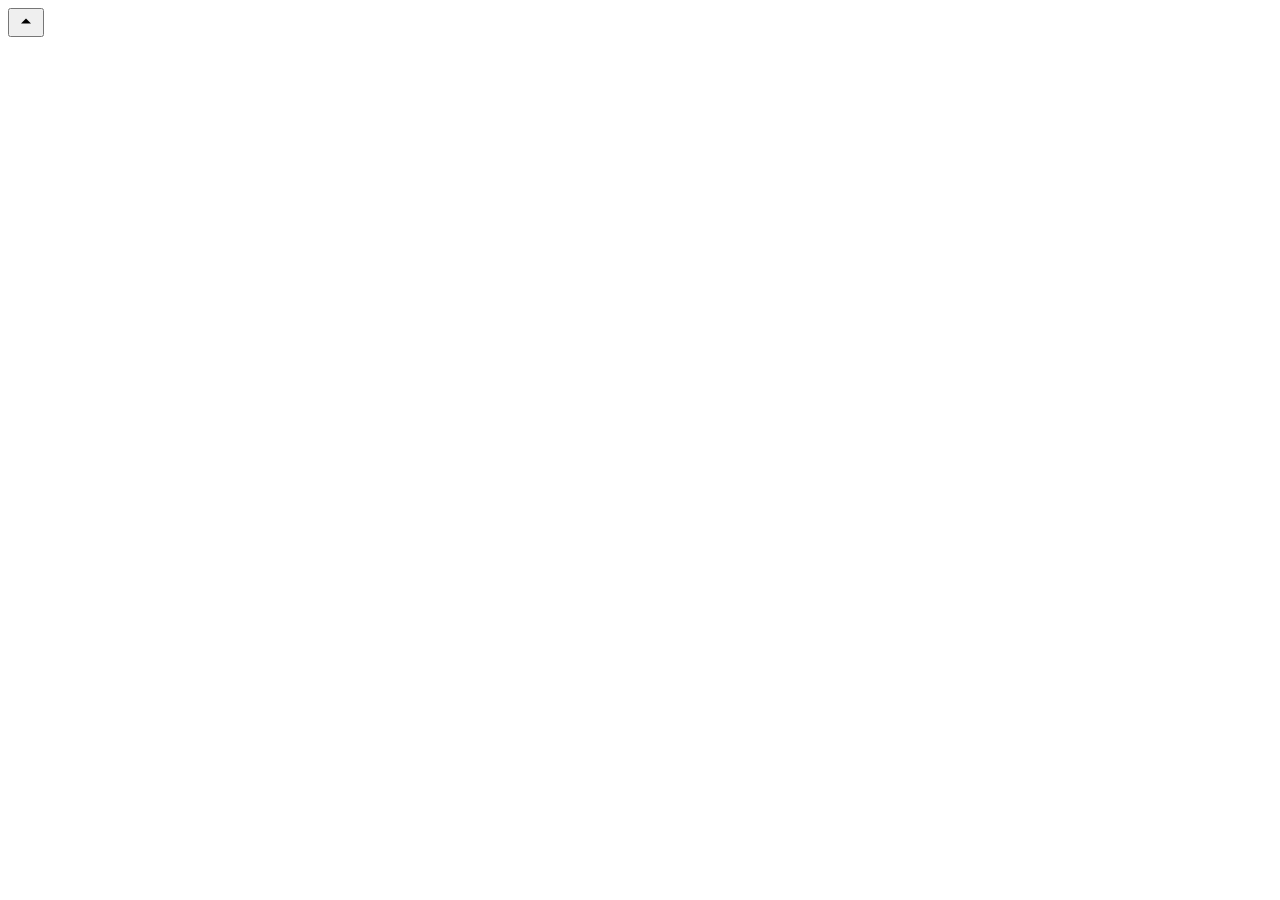
==== 2. SpaceX Master/index.html @ e90b417a "2. SpaceX Master (Added HTML Structure)" ====
<!DOCTYPE html>
<html lang="en">

<head>
    <meta charset="UTF-8">
    <meta name="viewport" content="width=device-width, initial-scale=1.0">
    <title>SpaceX Data Explorer</title>
    <meta name="description"
        content="Explore real-time SpaceX launches, rockets, payloads, and missions with a premium interactive dashboard.">
    <link rel="preconnect" href="https://fonts.googleapis.com">
    <link
        href="https://fonts.googleapis.com/css2?family=Space+Grotesk:wght@300;400;500;600;700&family=Inter:wght@300;400;500;600;700&display=swap"
        rel="stylesheet">
</head>

<body>
    <div id="scroll-progress"></div>
    <nav id="navbar" class="navbar"></nav>
    <main id="app"></main>
    <button id="scroll-top" class="scroll-top" aria-label="Scroll to top">
        <svg width="20" height="20" viewBox="0 0 24 24">
            <path d="M18 15l-6-6-6 6" />
        </svg>
    </button>
    <div id="modal-overlay" class="modal-overlay"></div>
</body>

</html>
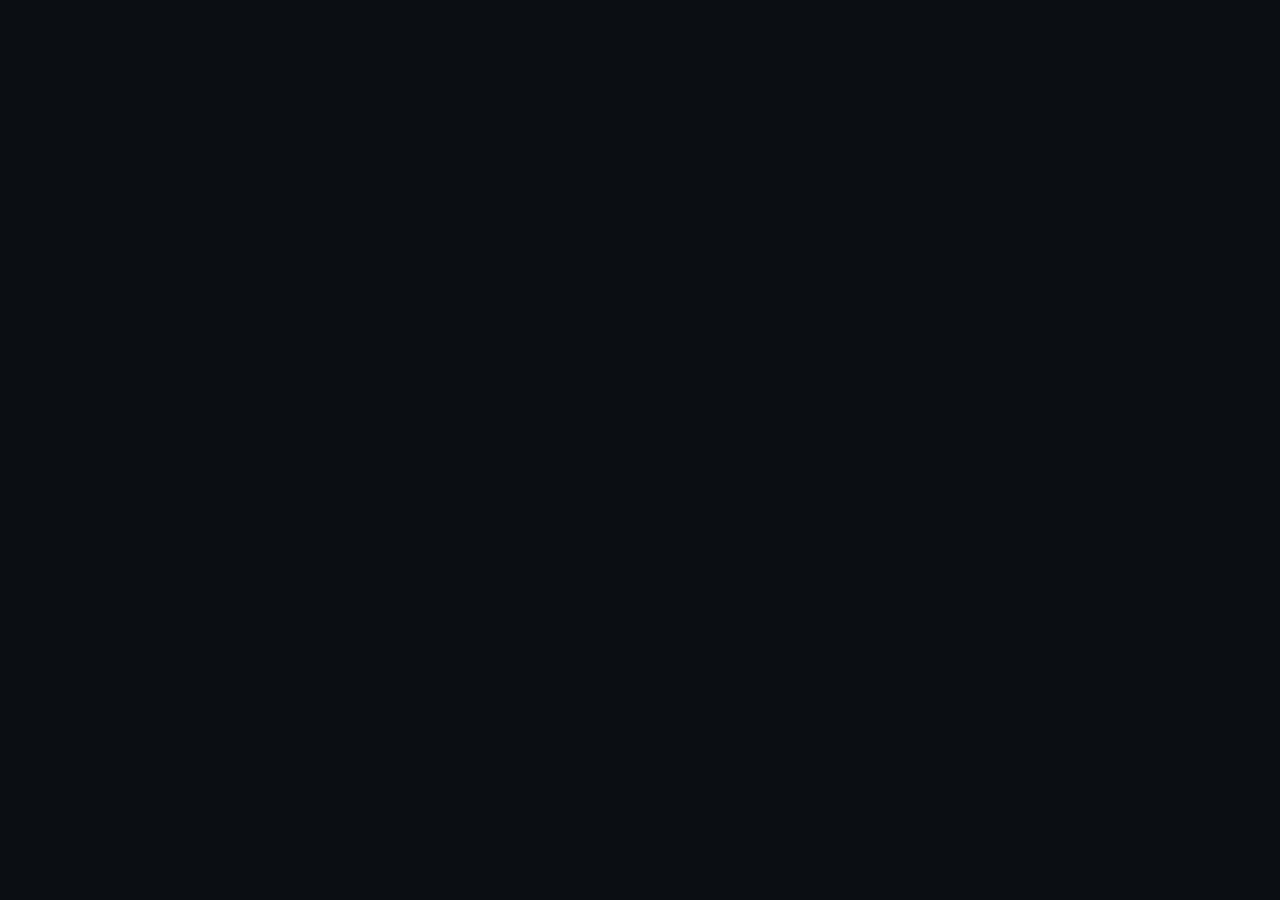
==== commit b807617f: "2. SpaceX Master (Added Style To HTML)" ====
--- a/2. SpaceX Master/index.html
+++ b/2. SpaceX Master/index.html
@@ -8,6 +8,7 @@
     <meta name="description"
         content="Explore real-time SpaceX launches, rockets, payloads, and missions with a premium interactive dashboard.">
     <link rel="preconnect" href="https://fonts.googleapis.com">
+    <link rel="stylesheet" href="style.css">
     <link
         href="https://fonts.googleapis.com/css2?family=Space+Grotesk:wght@300;400;500;600;700&family=Inter:wght@300;400;500;600;700&display=swap"
         rel="stylesheet">
--- a/2. SpaceX Master/style.css
+++ b/2. SpaceX Master/style.css
@@ -0,0 +1,1531 @@
+*,
+*::before,
+*::after {
+    box-sizing: border-box;
+    margin: 0;
+    padding: 0
+}
+
+:root {
+    --bg: hsl(220, 25%, 6%);
+    --fg: hsl(220, 15%, 92%);
+    --card: hsl(220, 25%, 10%);
+    --card-fg: hsl(220, 15%, 92%);
+    --muted: hsl(220, 20%, 14%);
+    --muted-fg: hsl(220, 10%, 55%);
+    --primary: hsl(215, 90%, 58%);
+    --primary-fg: hsl(0, 0%, 100%);
+    --accent: hsl(260, 70%, 65%);
+    --accent-fg: hsl(0, 0%, 100%);
+    --border: hsl(220, 20%, 18%);
+    --success: hsl(152, 69%, 41%);
+    --destructive: hsl(0, 72%, 51%);
+    --glass-bg: hsla(220, 25%, 8%, 0.7);
+    --glass-border: hsla(220, 15%, 25%, 0.4);
+    --radius: 0.75rem;
+    --nav-h: 4rem;
+    --hero-gradient: linear-gradient(135deg, hsl(220, 25%, 8%) 0%, hsl(230, 30%, 12%) 50%, hsl(215, 40%, 15%) 100%);
+}
+
+.light {
+    --bg: hsl(220, 20%, 97%);
+    --fg: hsl(220, 25%, 10%);
+    --card: hsl(0, 0%, 100%);
+    --card-fg: hsl(220, 25%, 10%);
+    --muted: hsl(220, 15%, 94%);
+    --muted-fg: hsl(220, 10%, 45%);
+    --primary: hsl(215, 90%, 52%);
+    --border: hsl(220, 15%, 88%);
+    --glass-bg: hsla(0, 0%, 100%, 0.7);
+    --glass-border: hsla(0, 0%, 100%, 0.3);
+}
+
+html {
+    scroll-behavior: smooth;
+    scroll-padding-top: 5rem
+}
+
+body {
+    background: var(--bg);
+    color: var(--fg);
+    font-family: 'Inter', system-ui, sans-serif;
+    line-height: 1.6;
+    overflow-x: hidden;
+    transition: background .4s, color .4s
+}
+
+h1,
+h2,
+h3,
+h4,
+h5,
+h6 {
+    font-family: 'Space Grotesk', sans-serif;
+    line-height: 1.2
+}
+
+a {
+    color: inherit;
+    text-decoration: none
+}
+
+img {
+    max-width: 100%;
+    display: block
+}
+
+button,
+input,
+select {
+    font-family: inherit;
+    font-size: inherit;
+    border: none;
+    outline: none
+}
+
+#scroll-progress {
+    position: fixed;
+    top: 0;
+    left: 0;
+    height: 3px;
+    z-index: 200;
+    background: linear-gradient(90deg, var(--primary), var(--accent), var(--primary));
+    background-size: 200% 100%;
+    animation: gradShift 3s linear infinite;
+    transition: width .1s linear;
+    width: 0
+}
+
+@keyframes gradShift {
+    0% {
+        background-position: 0 50%
+    }
+
+    100% {
+        background-position: 200% 50%
+    }
+}
+
+.navbar {
+    position: fixed;
+    top: 0;
+    left: 0;
+    right: 0;
+    z-index: 100;
+    transition: all .4s;
+    height: var(--nav-h)
+}
+
+.navbar.scrolled {
+    background: var(--glass-bg);
+    backdrop-filter: blur(20px);
+    -webkit-backdrop-filter: blur(20px);
+    border-bottom: 1px solid var(--glass-border);
+    box-shadow: 0 4px 30px rgba(0, 0, 0, .1)
+}
+
+.nav-inner {
+    max-width: 1200px;
+    margin: 0 auto;
+    padding: 0 1.5rem;
+    display: flex;
+    align-items: center;
+    justify-content: space-between;
+    height: 100%
+}
+
+.nav-brand {
+    display: flex;
+    align-items: center;
+    gap: .6rem;
+    font-family: 'Space Grotesk', sans-serif;
+    font-weight: 700;
+    font-size: 1.25rem
+}
+
+.nav-brand .icon-wrap {
+    padding: .35rem;
+    border-radius: .5rem;
+    background: hsla(215, 90%, 58%, .1);
+    display: flex
+}
+
+.nav-brand svg {
+    width: 20px;
+    height: 20px;
+    color: var(--primary)
+}
+
+.nav-brand .x {
+    background: linear-gradient(135deg, var(--primary), var(--accent));
+    -webkit-background-clip: text;
+    -webkit-text-fill-color: transparent
+}
+
+.nav-links {
+    display: flex;
+    align-items: center;
+    gap: .25rem
+}
+
+.nav-links a {
+    padding: .5rem 1rem;
+    border-radius: .5rem;
+    font-size: .875rem;
+    font-weight: 500;
+    color: var(--muted-fg);
+    transition: all .3s;
+    position: relative
+}
+
+.nav-links a:hover,
+.nav-links a.active {
+    color: var(--primary)
+}
+
+.nav-links a.active::after {
+    content: '';
+    position: absolute;
+    bottom: 0;
+    left: 50%;
+    transform: translateX(-50%);
+    width: 1rem;
+    height: 2px;
+    border-radius: 2px;
+    background: var(--primary)
+}
+
+.theme-btn {
+    padding: .6rem;
+    border-radius: .75rem;
+    background: transparent;
+    color: var(--muted-fg);
+    cursor: pointer;
+    transition: all .3s;
+    display: flex;
+    margin-left: .5rem
+}
+
+.theme-btn:hover {
+    color: var(--fg);
+    background: var(--muted)
+}
+
+.hamburger {
+    display: none;
+    padding: .6rem;
+    border-radius: .75rem;
+    background: transparent;
+    color: var(--muted-fg);
+    cursor: pointer
+}
+
+.mobile-menu {
+    display: none;
+    position: absolute;
+    top: var(--nav-h);
+    left: 0;
+    right: 0;
+    background: var(--glass-bg);
+    backdrop-filter: blur(20px);
+    border-top: 1px solid var(--glass-border);
+    padding: 1rem;
+    animation: fadeIn .3s ease
+}
+
+.mobile-menu.open {
+    display: flex;
+    flex-direction: column;
+    gap: .25rem
+}
+
+.mobile-menu a {
+    padding: .75rem 1rem;
+    border-radius: .75rem;
+    font-size: .875rem;
+    font-weight: 500;
+    color: var(--muted-fg);
+    transition: all .2s
+}
+
+.mobile-menu a:hover,
+.mobile-menu a.active {
+    color: var(--primary);
+    background: hsla(215, 90%, 58%, .08)
+}
+
+@media(max-width:768px) {
+    .nav-links {
+        display: none
+    }
+
+    .hamburger {
+        display: flex
+    }
+}
+
+.hero {
+    position: relative;
+    min-height: 100vh;
+    display: flex;
+    align-items: center;
+    justify-content: center;
+    overflow: hidden
+}
+
+.hero-bg {
+    position: absolute;
+    inset: 0;
+    background: var(--hero-gradient)
+}
+
+.hero-radial1 {
+    position: absolute;
+    inset: 0;
+    background: radial-gradient(ellipse at top, hsla(215, 90%, 52%, .12) 0%, transparent 50%)
+}
+
+.hero-radial2 {
+    position: absolute;
+    inset: 0;
+    background: radial-gradient(ellipse at bottom right, hsla(260, 70%, 58%, .08) 0%, transparent 50%)
+}
+
+.particles {
+    position: absolute;
+    inset: 0
+}
+
+.particle {
+    position: absolute;
+    border-radius: 50%;
+    background: hsl(0, 0%, 90%)
+}
+
+.particle.bright {
+    background: hsl(215, 90%, 70%);
+    box-shadow: 0 0 6px hsla(215, 90%, 70%, .5)
+}
+
+@keyframes twinkle {
+
+    0%,
+    100% {
+        opacity: .2;
+        transform: scale(.8)
+    }
+
+    50% {
+        opacity: 1;
+        transform: scale(1.2)
+    }
+}
+
+.orbital-rings {
+    position: absolute;
+    top: 50%;
+    left: 50%;
+    transform: translate(-50%, -50%);
+    width: 800px;
+    height: 800px;
+    opacity: .05;
+    pointer-events: none
+}
+
+.orbital-rings .ring {
+    position: absolute;
+    inset: 0;
+    border-radius: 50%;
+    border: 1px solid hsla(0, 0%, 100%, .4)
+}
+
+.orbital-rings .ring:nth-child(1) {
+    animation: spin 60s linear infinite
+}
+
+.orbital-rings .ring:nth-child(2) {
+    inset: 3rem;
+    animation: spin 45s linear infinite reverse
+}
+
+.orbital-rings .ring:nth-child(3) {
+    inset: 6rem;
+    animation: spin 30s linear infinite
+}
+
+@keyframes spin {
+    from {
+        transform: rotate(0deg)
+    }
+
+    to {
+        transform: rotate(360deg)
+    }
+}
+
+.hero-content {
+    position: relative;
+    z-index: 10;
+    text-align: center;
+    padding: 5rem 1.5rem 3rem;
+    max-width: 1200px;
+    margin: 0 auto
+}
+
+.hero-badge {
+    display: inline-flex;
+    align-items: center;
+    gap: .5rem;
+    padding: .4rem 1rem;
+    border-radius: 9999px;
+    border: 1px solid hsla(0, 0%, 100%, .1);
+    background: hsla(0, 0%, 100%, .05);
+    backdrop-filter: blur(4px);
+    margin-bottom: 2rem;
+    font-size: .75rem;
+    font-weight: 500;
+    letter-spacing: .1em;
+    text-transform: uppercase;
+    color: hsl(220, 15%, 70%)
+}
+
+.hero-badge .dot {
+    width: .5rem;
+    height: .5rem;
+    border-radius: 50%;
+    background: hsl(152, 69%, 50%);
+    animation: pulse 2s ease-in-out infinite
+}
+
+@keyframes pulse {
+
+    0%,
+    100% {
+        opacity: 1;
+        transform: scale(1)
+    }
+
+    50% {
+        opacity: .5;
+        transform: scale(.8)
+    }
+}
+
+.hero h1 {
+    font-size: clamp(2.5rem, 8vw, 5.5rem);
+    font-weight: 700;
+    color: hsl(0, 0%, 98%);
+    letter-spacing: -.02em;
+    margin-bottom: .5rem
+}
+
+.hero h1 .gradient {
+    background: linear-gradient(135deg, var(--primary), var(--accent));
+    -webkit-background-clip: text;
+    -webkit-text-fill-color: transparent
+}
+
+.hero .subtitle {
+    font-size: clamp(1.5rem, 4vw, 3rem);
+    font-weight: 500;
+    color: hsl(220, 15%, 65%);
+    font-family: 'Space Grotesk', sans-serif;
+    margin-bottom: 1.5rem
+}
+
+.hero .desc {
+    font-size: 1rem;
+    max-width: 600px;
+    margin: 0 auto 3rem;
+    color: hsl(220, 15%, 60%);
+    line-height: 1.7;
+    text-wrap: balance
+}
+
+.hero-buttons {
+    display: flex;
+    gap: 1rem;
+    justify-content: center;
+    flex-wrap: wrap;
+    margin-bottom: 5rem
+}
+
+.btn-primary {
+    padding: .9rem 2rem;
+    border-radius: .75rem;
+    font-weight: 600;
+    background: linear-gradient(135deg, var(--primary), var(--accent));
+    color: var(--primary-fg);
+    cursor: pointer;
+    transition: all .3s;
+    box-shadow: 0 4px 15px hsla(215, 90%, 52%, .3)
+}
+
+.btn-primary:hover {
+    transform: translateY(-2px);
+    box-shadow: 0 8px 25px hsla(215, 90%, 52%, .45)
+}
+
+.btn-outline {
+    padding: .9rem 2rem;
+    border-radius: .75rem;
+    font-weight: 600;
+    border: 1px solid hsla(220, 15%, 40%, .3);
+    color: hsl(220, 15%, 85%);
+    cursor: pointer;
+    transition: all .3s;
+    background: transparent;
+    backdrop-filter: blur(4px)
+}
+
+.btn-outline:hover {
+    border-color: var(--primary);
+    background: hsla(215, 90%, 52%, .08);
+    transform: translateY(-2px)
+}
+
+.stats-grid {
+    display: grid;
+    grid-template-columns: repeat(4, 1fr);
+    gap: 1.5rem;
+    max-width: 1000px;
+    margin: 0 auto
+}
+
+@media(max-width:640px) {
+    .stats-grid {
+        grid-template-columns: repeat(2, 1fr);
+        gap: 1rem
+    }
+}
+
+.stat-card {
+    background: hsla(220, 25%, 12%, .5);
+    border: 1px solid hsla(220, 15%, 25%, .3);
+    backdrop-filter: blur(12px);
+    border-radius: 1rem;
+    padding: 1.5rem 1rem;
+    text-align: center;
+    transition: all .4s
+}
+
+.stat-card:hover {
+    background: hsla(220, 25%, 14%, .6);
+    border-color: hsla(215, 90%, 58%, .15)
+}
+
+.stat-card svg {
+    margin: 0 auto .75rem;
+    opacity: .7;
+    color: var(--primary)
+}
+
+.stat-card .value {
+    font-family: 'Space Grotesk', sans-serif;
+    font-size: clamp(1.8rem, 4vw, 3rem);
+    font-weight: 700;
+    color: hsl(0, 0%, 98%);
+    letter-spacing: -.02em
+}
+
+.stat-card .label {
+    font-size: .75rem;
+    font-weight: 600;
+    text-transform: uppercase;
+    letter-spacing: .08em;
+    color: hsl(220, 10%, 50%);
+    margin-top: .25rem
+}
+
+.scroll-hint {
+    position: absolute;
+    bottom: 2rem;
+    left: 50%;
+    transform: translateX(-50%);
+    animation: float 3s ease-in-out infinite;
+    color: hsl(220, 15%, 40%)
+}
+
+@keyframes float {
+
+    0%,
+    100% {
+        transform: translateX(-50%) translateY(0)
+    }
+
+    50% {
+        transform: translateX(-50%) translateY(-10px)
+    }
+}
+
+.section {
+    padding: 6rem 1.5rem;
+    position: relative
+}
+
+@media(max-width:640px) {
+    .section {
+        padding: 4rem 1rem
+    }
+}
+
+.section-inner {
+    max-width: 1200px;
+    margin: 0 auto
+}
+
+.section-header {
+    text-align: center;
+    margin-bottom: 3rem
+}
+
+.section-badge {
+    display: inline-flex;
+    align-items: center;
+    gap: .5rem;
+    padding: .3rem .75rem;
+    border-radius: 9999px;
+    background: hsla(215, 90%, 58%, .1);
+    color: var(--primary);
+    font-size: .7rem;
+    font-weight: 700;
+    letter-spacing: .12em;
+    text-transform: uppercase;
+    margin-bottom: 1rem
+}
+
+.section-badge svg {
+    width: 14px;
+    height: 14px
+}
+
+.section-header h2 {
+    font-size: clamp(1.8rem, 5vw, 3rem);
+    font-weight: 700;
+    letter-spacing: -.02em;
+    margin-bottom: .75rem
+}
+
+.section-header p {
+    color: var(--muted-fg);
+    max-width: 550px;
+    margin: 0 auto;
+    text-wrap: balance
+}
+
+.alt-bg {
+    background: hsla(220, 20%, 14%, .3)
+}
+
+.light .alt-bg {
+    background: hsla(220, 15%, 94%, .5)
+}
+
+.controls {
+    display: flex;
+    flex-wrap: wrap;
+    gap: .75rem;
+    justify-content: center;
+    margin-bottom: 2.5rem
+}
+
+.search-wrap {
+    position: relative
+}
+
+.search-wrap svg {
+    position: absolute;
+    left: .9rem;
+    top: 50%;
+    transform: translateY(-50%);
+    width: 16px;
+    height: 16px;
+    color: var(--muted-fg)
+}
+
+.search-wrap input {
+    padding: .65rem 1rem .65rem 2.5rem;
+    border-radius: .75rem;
+    background: var(--card);
+    border: 1px solid var(--border);
+    color: var(--fg);
+    font-size: .875rem;
+    width: 16rem;
+    transition: all .3s
+}
+
+.search-wrap input:focus {
+    border-color: var(--primary);
+    box-shadow: 0 0 0 3px hsla(215, 90%, 58%, .15)
+}
+
+.filter-select {
+    padding: .65rem 1rem;
+    border-radius: .75rem;
+    background: var(--card);
+    border: 1px solid var(--border);
+    color: var(--fg);
+    font-size: .875rem;
+    cursor: pointer;
+    transition: all .3s
+}
+
+.filter-select:focus {
+    border-color: var(--primary);
+    box-shadow: 0 0 0 3px hsla(215, 90%, 58%, .15)
+}
+
+.filter-btn {
+    padding: .65rem 1.5rem;
+    border-radius: .75rem;
+    font-size: .875rem;
+    font-weight: 600;
+    cursor: pointer;
+    transition: all .3s;
+    text-transform: capitalize;
+    background: var(--card);
+    border: 1px solid var(--border);
+    color: var(--muted-fg)
+}
+
+.filter-btn:hover {
+    color: var(--fg);
+    border-color: hsla(215, 90%, 58%, .3)
+}
+
+.filter-btn.active {
+    background: linear-gradient(135deg, var(--primary), var(--accent));
+    color: var(--primary-fg);
+    border-color: transparent;
+    box-shadow: 0 4px 15px hsla(215, 90%, 58%, .3)
+}
+
+.result-count {
+    display: flex;
+    align-items: center;
+    padding: .65rem 1rem;
+    border-radius: .75rem;
+    background: hsla(215, 90%, 58%, .1);
+    color: var(--primary);
+    font-size: .875rem;
+    font-weight: 600
+}
+
+.view-toggle {
+    display: flex;
+    border-radius: .75rem;
+    overflow: hidden;
+    border: 1px solid var(--border)
+}
+
+.view-toggle button {
+    padding: .65rem;
+    cursor: pointer;
+    transition: all .2s;
+    background: var(--card);
+    color: var(--muted-fg);
+    display: flex
+}
+
+.view-toggle button:hover {
+    color: var(--fg)
+}
+
+.view-toggle button.active {
+    background: var(--primary);
+    color: var(--primary-fg)
+}
+
+.cards-grid {
+    display: grid;
+    gap: 1.25rem
+}
+
+.cards-grid.cols-4 {
+    grid-template-columns: repeat(4, 1fr)
+}
+
+.cards-grid.cols-3 {
+    grid-template-columns: repeat(3, 1fr)
+}
+
+@media(max-width:1024px) {
+    .cards-grid.cols-4 {
+        grid-template-columns: repeat(2, 1fr)
+    }
+
+    .cards-grid.cols-3 {
+        grid-template-columns: repeat(2, 1fr)
+    }
+}
+
+@media(max-width:640px) {
+
+    .cards-grid.cols-4,
+    .cards-grid.cols-3 {
+        grid-template-columns: 1fr
+    }
+}
+
+.card {
+    background: var(--card);
+    border: 1px solid var(--border);
+    border-radius: 1rem;
+    overflow: hidden;
+    transition: all .4s;
+    cursor: pointer
+}
+
+.card:hover {
+    transform: translateY(-8px);
+    box-shadow: 0 25px 50px rgba(0, 0, 0, .18), 0 0 30px hsla(215, 90%, 58%, .08)
+}
+
+.card-img {
+    height: 13rem;
+    overflow: hidden;
+    position: relative;
+    background: var(--muted)
+}
+
+.card-img img {
+    width: 100%;
+    height: 100%;
+    object-fit: cover;
+    transition: transform .7s
+}
+
+.card:hover .card-img img {
+    transform: scale(1.1)
+}
+
+.card-img .overlay {
+    position: absolute;
+    inset: 0;
+    background: linear-gradient(to top, rgba(0, 0, 0, .4), transparent);
+    opacity: 0;
+    transition: opacity .5s
+}
+
+.card:hover .card-img .overlay {
+    opacity: 1
+}
+
+.card-img .badge {
+    position: absolute;
+    top: .75rem;
+    right: .75rem
+}
+
+.card-body {
+    padding: 1.25rem
+}
+
+.card-body h3 {
+    font-size: 1.05rem;
+    font-weight: 700;
+    margin-bottom: .5rem;
+    display: flex;
+    align-items: center;
+    justify-content: space-between
+}
+
+.card-body h3 .arrow {
+    opacity: 0;
+    transition: all .3s;
+    color: var(--primary)
+}
+
+.card:hover .card-body h3 .arrow {
+    opacity: 1;
+    transform: translate(2px, -2px)
+}
+
+.card-meta {
+    display: flex;
+    gap: 1rem;
+    font-size: .8rem;
+    color: var(--muted-fg);
+    margin-bottom: .6rem;
+    align-items: center
+}
+
+.card-meta svg {
+    width: 14px;
+    height: 14px;
+    flex-shrink: 0
+}
+
+.card-meta span {
+    display: flex;
+    align-items: center;
+    gap: .35rem
+}
+
+.card-desc {
+    font-size: .85rem;
+    color: var(--muted-fg);
+    display: -webkit-box;
+    -webkit-line-clamp: 2;
+    -webkit-box-orient: vertical;
+    overflow: hidden;
+    line-height: 1.5
+}
+
+.mission-card .card-img {
+    height: 10rem;
+    display: flex;
+    align-items: center;
+    justify-content: center;
+    background: linear-gradient(135deg, var(--muted), hsla(220, 20%, 14%, .5))
+}
+
+.mission-card .card-img img {
+    width: 7rem;
+    height: 7rem;
+    object-fit: contain;
+    filter: drop-shadow(0 4px 12px rgba(0, 0, 0, .3))
+}
+
+.mission-card .card-img .placeholder {
+    display: flex;
+    flex-direction: column;
+    align-items: center;
+    gap: .5rem;
+    color: var(--muted-fg)
+}
+
+.mission-card .card-img .placeholder svg {
+    width: 2.5rem;
+    height: 2.5rem;
+    opacity: .25
+}
+
+.mission-card .status-icon {
+    position: absolute;
+    top: .75rem;
+    right: .75rem
+}
+
+.mission-card .card-links {
+    display: flex;
+    gap: .75rem;
+    margin-top: .75rem
+}
+
+.mission-card .card-links a {
+    font-size: .75rem;
+    color: var(--primary);
+    display: flex;
+    align-items: center;
+    gap: .3rem;
+    transition: color .2s
+}
+
+.mission-card .card-links a:hover {
+    opacity: .8
+}
+
+.badge-success {
+    display: inline-flex;
+    align-items: center;
+    padding: .3rem .75rem;
+    border-radius: 9999px;
+    font-size: .7rem;
+    font-weight: 600;
+    background: hsla(152, 69%, 41%, .15);
+    color: var(--success);
+    border: 1px solid hsla(152, 69%, 41%, .25)
+}
+
+.badge-failure {
+    display: inline-flex;
+    align-items: center;
+    padding: .3rem .75rem;
+    border-radius: 9999px;
+    font-size: .7rem;
+    font-weight: 600;
+    background: hsla(0, 72%, 51%, .15);
+    color: var(--destructive);
+    border: 1px solid hsla(0, 72%, 51%, .25)
+}
+
+.badge-orbit {
+    display: inline-flex;
+    align-items: center;
+    padding: .3rem .75rem;
+    border-radius: 9999px;
+    font-size: .7rem;
+    font-weight: 500;
+    background: hsla(260, 70%, 65%, .12);
+    color: var(--accent);
+    border: 1px solid hsla(260, 70%, 65%, .2)
+}
+
+.payload-card .card-body {
+    padding: 1.5rem
+}
+
+.payload-card .card-header {
+    display: flex;
+    align-items: flex-start;
+    gap: .75rem;
+    margin-bottom: 1rem
+}
+
+.payload-card .card-header .icon {
+    padding: .6rem;
+    border-radius: .75rem;
+    background: hsla(215, 90%, 58%, .1);
+    color: var(--primary);
+    flex-shrink: 0;
+    display: flex
+}
+
+.payload-card .card-header .icon svg {
+    width: 20px;
+    height: 20px
+}
+
+.payload-card .card-header h3 {
+    font-size: .875rem;
+    font-weight: 700
+}
+
+.payload-card .card-header p {
+    font-size: .75rem;
+    color: var(--muted-fg)
+}
+
+.payload-card .info-grid {
+    display: grid;
+    grid-template-columns: 1fr 1fr;
+    gap: .5rem
+}
+
+.payload-card .info-cell {
+    background: hsla(220, 20%, 14%, .4);
+    border-radius: .5rem;
+    padding: .6rem
+}
+
+.light .payload-card .info-cell {
+    background: hsla(220, 15%, 94%, .6)
+}
+
+.payload-card .info-cell .lbl {
+    font-size: .65rem;
+    color: var(--muted-fg);
+    margin-bottom: .15rem
+}
+
+.payload-card .info-cell .val {
+    font-size: .8rem;
+    font-weight: 600
+}
+
+.payload-card .info-cell.full {
+    grid-column: span 2
+}
+
+.payload-table-wrap {
+    overflow-x: auto;
+    border-radius: 1rem;
+    border: 1px solid var(--border)
+}
+
+.payload-table {
+    width: 100%;
+    font-size: .875rem;
+    border-collapse: collapse
+}
+
+.payload-table thead {
+    background: hsla(220, 20%, 14%, .5)
+}
+
+.light .payload-table thead {
+    background: hsla(220, 15%, 94%, .6)
+}
+
+.payload-table th {
+    text-align: left;
+    padding: 1rem;
+    font-size: .7rem;
+    font-weight: 600;
+    text-transform: uppercase;
+    letter-spacing: .08em;
+    color: var(--muted-fg);
+    border-bottom: 1px solid var(--border)
+}
+
+.payload-table td {
+    padding: 1rem;
+    border-top: 1px solid hsla(220, 20%, 18%, .5);
+    transition: background .2s
+}
+
+.light .payload-table td {
+    border-top-color: hsla(220, 15%, 88%, .5)
+}
+
+.payload-table tr:hover td {
+    background: hsla(220, 20%, 14%, .2)
+}
+
+.light .payload-table tr:hover td {
+    background: hsla(220, 15%, 94%, .3)
+}
+
+.explore-grid {
+    display: grid;
+    grid-template-columns: repeat(2, 1fr);
+    gap: 1.5rem;
+    max-width: 1000px;
+    margin: 0 auto
+}
+
+@media(max-width:640px) {
+    .explore-grid {
+        grid-template-columns: 1fr
+    }
+}
+
+.explore-card {
+    position: relative;
+    background: var(--card);
+    border: 1px solid var(--border);
+    border-radius: 1rem;
+    padding: 2rem;
+    overflow: hidden;
+    transition: all .4s
+}
+
+.explore-card:hover {
+    transform: translateY(-6px);
+    box-shadow: 0 20px 40px rgba(0, 0, 0, .15)
+}
+
+.explore-card .top-line {
+    position: absolute;
+    top: 0;
+    left: 0;
+    right: 0;
+    height: 3px;
+    opacity: .6;
+    transition: opacity .5s
+}
+
+.explore-card:hover .top-line {
+    opacity: 1
+}
+
+.explore-card .bg-grad {
+    position: absolute;
+    inset: 0;
+    opacity: .03;
+    transition: opacity .5s
+}
+
+.explore-card:hover .bg-grad {
+    opacity: .06
+}
+
+.explore-card .icon-box {
+    display: inline-flex;
+    padding: .9rem;
+    border-radius: 1rem;
+    margin-bottom: 1.25rem;
+    transition: transform .3s
+}
+
+.explore-card:hover .icon-box {
+    transform: scale(1.1)
+}
+
+.explore-card .icon-box svg {
+    width: 28px;
+    height: 28px
+}
+
+.explore-card h3 {
+    font-size: 1.15rem;
+    font-weight: 700;
+    margin-bottom: .5rem
+}
+
+.explore-card p {
+    font-size: .85rem;
+    color: var(--muted-fg);
+    line-height: 1.6;
+    margin-bottom: 1rem
+}
+
+.footer {
+    padding: 4rem 1.5rem;
+    border-top: 1px solid hsla(220, 20%, 18%, .5);
+    text-align: center
+}
+
+.footer-inner {
+    max-width: 1200px;
+    margin: 0 auto;
+    display: flex;
+    flex-direction: column;
+    align-items: center;
+    gap: 1.5rem
+}
+
+.footer-links {
+    display: flex;
+    flex-wrap: wrap;
+    gap: 1.5rem;
+    justify-content: center
+}
+
+.footer-links a {
+    font-size: .875rem;
+    color: var(--muted-fg);
+    transition: color .2s
+}
+
+.footer-links a:hover {
+    color: var(--fg)
+}
+
+.footer-divider {
+    width: 4rem;
+    height: 1px;
+    background: linear-gradient(90deg, transparent, var(--border), transparent)
+}
+
+.footer-info {
+    font-size: .75rem;
+    color: var(--muted-fg)
+}
+
+.scroll-top {
+    position: fixed;
+    bottom: 1.5rem;
+    right: 1.5rem;
+    z-index: 90;
+    padding: .9rem;
+    border-radius: 1rem;
+    background: var(--primary);
+    color: var(--primary-fg);
+    cursor: pointer;
+    box-shadow: 0 8px 20px hsla(215, 90%, 52%, .25);
+    transition: all .3s;
+    opacity: 0;
+    transform: translateY(20px);
+    pointer-events: none
+}
+
+.scroll-top.visible {
+    opacity: 1;
+    transform: translateY(0);
+    pointer-events: all
+}
+
+.scroll-top:hover {
+    transform: translateY(-3px);
+    box-shadow: 0 12px 30px hsla(215, 90%, 52%, .4)
+}
+
+.skeleton {
+    background: var(--muted);
+    border-radius: .5rem;
+    position: relative;
+    overflow: hidden
+}
+
+.skeleton::after {
+    content: '';
+    position: absolute;
+    inset: 0;
+    background: linear-gradient(90deg, transparent, hsla(0, 0%, 100%, .08), transparent);
+    animation: shimmer 1.5s infinite
+}
+
+@keyframes shimmer {
+    0% {
+        transform: translateX(-100%)
+    }
+
+    100% {
+        transform: translateX(100%)
+    }
+}
+
+.modal-overlay {
+    position: fixed;
+    inset: 0;
+    z-index: 150;
+    display: flex;
+    align-items: center;
+    justify-content: center;
+    padding: 1rem;
+    opacity: 0;
+    pointer-events: none;
+    transition: opacity .3s
+}
+
+.modal-overlay.open {
+    opacity: 1;
+    pointer-events: all
+}
+
+.modal-backdrop {
+    position: absolute;
+    inset: 0;
+    background: hsla(220, 25%, 6%, .85);
+    backdrop-filter: blur(8px)
+}
+
+.light .modal-backdrop {
+    background: hsla(220, 20%, 97%, .85)
+}
+
+.modal {
+    position: relative;
+    background: var(--card);
+    border: 1px solid var(--border);
+    border-radius: 1rem;
+    max-width: 42rem;
+    width: 100%;
+    max-height: 90vh;
+    overflow-y: auto;
+    transform: scale(.95);
+    transition: transform .3s
+}
+
+.modal-overlay.open .modal {
+    transform: scale(1)
+}
+
+.modal-close {
+    position: absolute;
+    top: 1rem;
+    right: 1rem;
+    z-index: 10;
+    padding: .5rem;
+    border-radius: 9999px;
+    background: hsla(220, 25%, 6%, .5);
+    backdrop-filter: blur(4px);
+    color: hsl(0, 0%, 98%);
+    cursor: pointer;
+    transition: all .2s;
+    display: flex
+}
+
+.modal-close:hover {
+    background: hsla(220, 25%, 6%, .7)
+}
+
+.modal-close svg {
+    width: 20px;
+    height: 20px
+}
+
+.modal-img {
+    height: 18rem;
+    overflow: hidden;
+    border-radius: 1rem 1rem 0 0;
+    position: relative
+}
+
+.modal-img img {
+    width: 100%;
+    height: 100%;
+    object-fit: cover
+}
+
+.modal-img .fade {
+    position: absolute;
+    inset: 0;
+    background: linear-gradient(to top, var(--card), transparent)
+}
+
+.modal-body {
+    padding: 1.5rem 2rem 2rem
+}
+
+.modal-body h2 {
+    font-size: 1.75rem;
+    font-weight: 700;
+    letter-spacing: -.02em;
+    margin-bottom: .25rem
+}
+
+.modal-body .sub {
+    color: var(--muted-fg);
+    font-size: .875rem;
+    margin-bottom: 1rem
+}
+
+.modal-body .desc {
+    color: var(--muted-fg);
+    font-size: .875rem;
+    line-height: 1.7;
+    margin-bottom: 1.5rem
+}
+
+.detail-grid {
+    display: grid;
+    grid-template-columns: 1fr 1fr;
+    gap: .75rem;
+    margin-bottom: 1.5rem
+}
+
+.detail-cell {
+    background: hsla(220, 20%, 14%, .4);
+    border: 1px solid hsla(220, 20%, 18%, .5);
+    border-radius: .75rem;
+    padding: 1rem
+}
+
+.light .detail-cell {
+    background: hsla(220, 15%, 94%, .5);
+    border-color: hsla(220, 15%, 88%, .5)
+}
+
+.detail-cell .lbl {
+    display: flex;
+    align-items: center;
+    gap: .4rem;
+    font-size: .7rem;
+    color: var(--muted-fg);
+    margin-bottom: .35rem
+}
+
+.detail-cell .lbl svg {
+    width: 14px;
+    height: 14px;
+    color: var(--primary)
+}
+
+.detail-cell .val {
+    font-family: 'Space Grotesk', sans-serif;
+    font-weight: 700;
+    font-size: 1rem
+}
+
+.payload-weights h3 {
+    font-family: 'Space Grotesk', sans-serif;
+    font-weight: 700;
+    font-size: .875rem;
+    margin-bottom: .75rem
+}
+
+.payload-weights .pw-row {
+    display: flex;
+    justify-content: space-between;
+    padding: .75rem 1rem;
+    background: hsla(220, 20%, 14%, .3);
+    border: 1px solid hsla(220, 20%, 18%, .3);
+    border-radius: .75rem;
+    margin-bottom: .5rem;
+    font-size: .875rem
+}
+
+.payload-weights .pw-row span:first-child {
+    color: var(--muted-fg)
+}
+
+.payload-weights .pw-row span:last-child {
+    font-weight: 600
+}
+
+.gallery h3 {
+    font-family: 'Space Grotesk', sans-serif;
+    font-weight: 700;
+    font-size: .875rem;
+    margin-bottom: .75rem
+}
+
+.gallery-grid {
+    display: grid;
+    grid-template-columns: repeat(3, 1fr);
+    gap: .5rem
+}
+
+.gallery-grid img {
+    border-radius: .75rem;
+    height: 7rem;
+    width: 100%;
+    object-fit: cover;
+    transition: opacity .2s;
+    cursor: pointer
+}
+
+.gallery-grid img:hover {
+    opacity: .8
+}
+
+.wiki-link {
+    display: inline-flex;
+    align-items: center;
+    gap: .4rem;
+    color: var(--primary);
+    font-size: .875rem;
+    font-weight: 600;
+    margin-top: 1rem;
+    transition: opacity .2s
+}
+
+.wiki-link:hover {
+    opacity: .8
+}
+
+.load-more {
+    text-align: center;
+    margin-top: 3rem
+}
+
+.load-more button {
+    padding: .9rem 2rem;
+    border-radius: .75rem;
+    font-weight: 600;
+    background: linear-gradient(135deg, var(--primary), var(--accent));
+    color: var(--primary-fg);
+    cursor: pointer;
+    transition: all .3s;
+    box-shadow: 0 4px 15px hsla(215, 90%, 52%, .3)
+}
+
+.load-more button:hover {
+    transform: translateY(-2px);
+    box-shadow: 0 8px 25px hsla(215, 90%, 52%, .45)
+}
+
+.empty-state {
+    text-align: center;
+    padding: 4rem 1rem;
+    color: var(--muted-fg)
+}
+
+.empty-state svg {
+    margin: 0 auto 1rem;
+    opacity: .3
+}
+
+.anim-in {
+    opacity: 0;
+    transform: translateY(30px);
+    transition: opacity .6s ease-out, transform .6s ease-out
+}
+
+.anim-in.visible {
+    opacity: 1;
+    transform: translateY(0)
+}
+
+svg {
+    display: inline-block;
+    vertical-align: middle;
+    fill: none;
+    stroke: currentColor;
+    stroke-width: 2;
+    stroke-linecap: round;
+    stroke-linejoin: round
+}
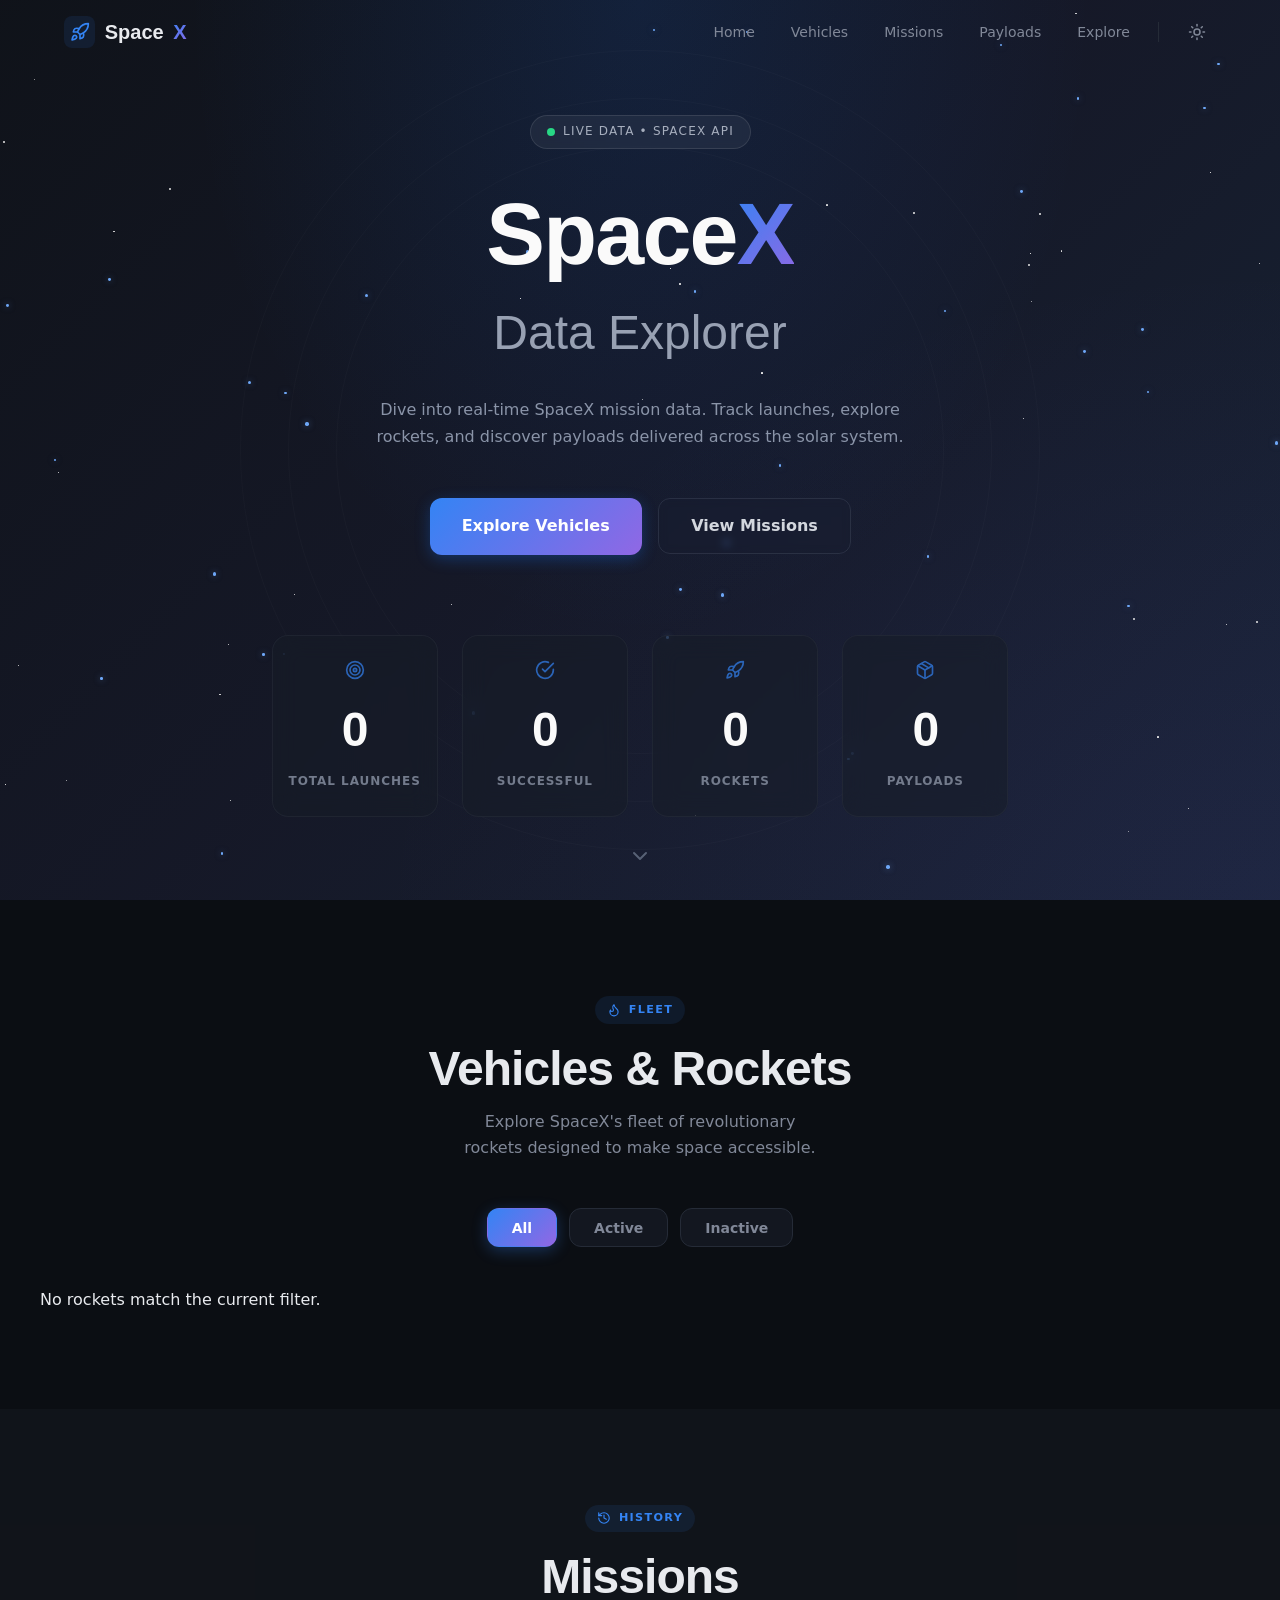
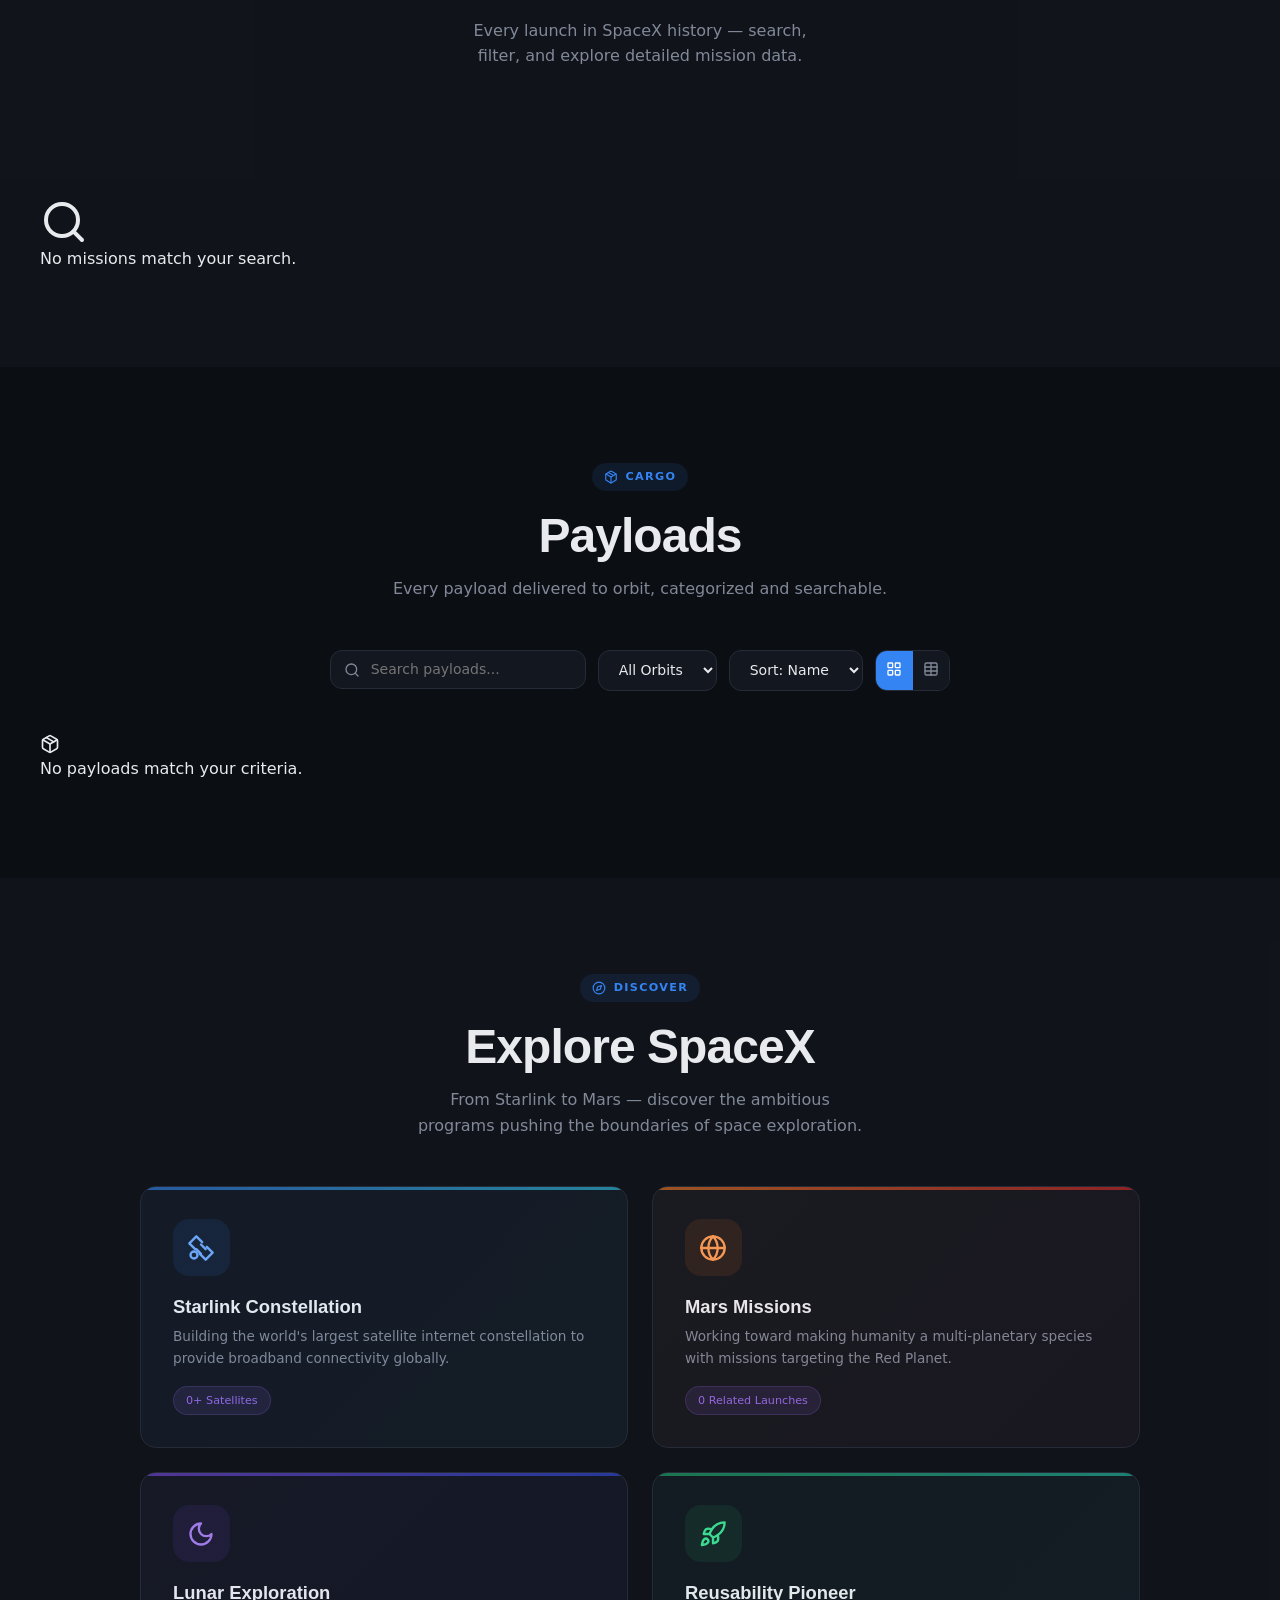
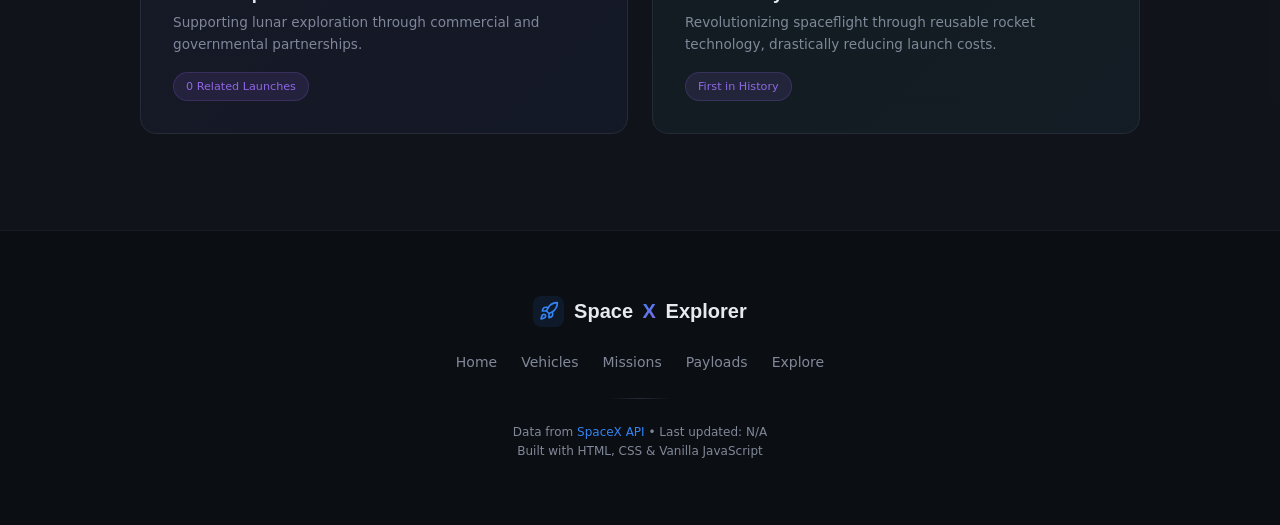
==== commit 48bc07be: "2. SpaceX Master (Added Script)" ====
--- a/2. SpaceX Master/index.html
+++ b/2. SpaceX Master/index.html
@@ -24,6 +24,8 @@
         </svg>
     </button>
     <div id="modal-overlay" class="modal-overlay"></div>
+
+    <script src="script.js"></script>
 </body>
 
 </html>
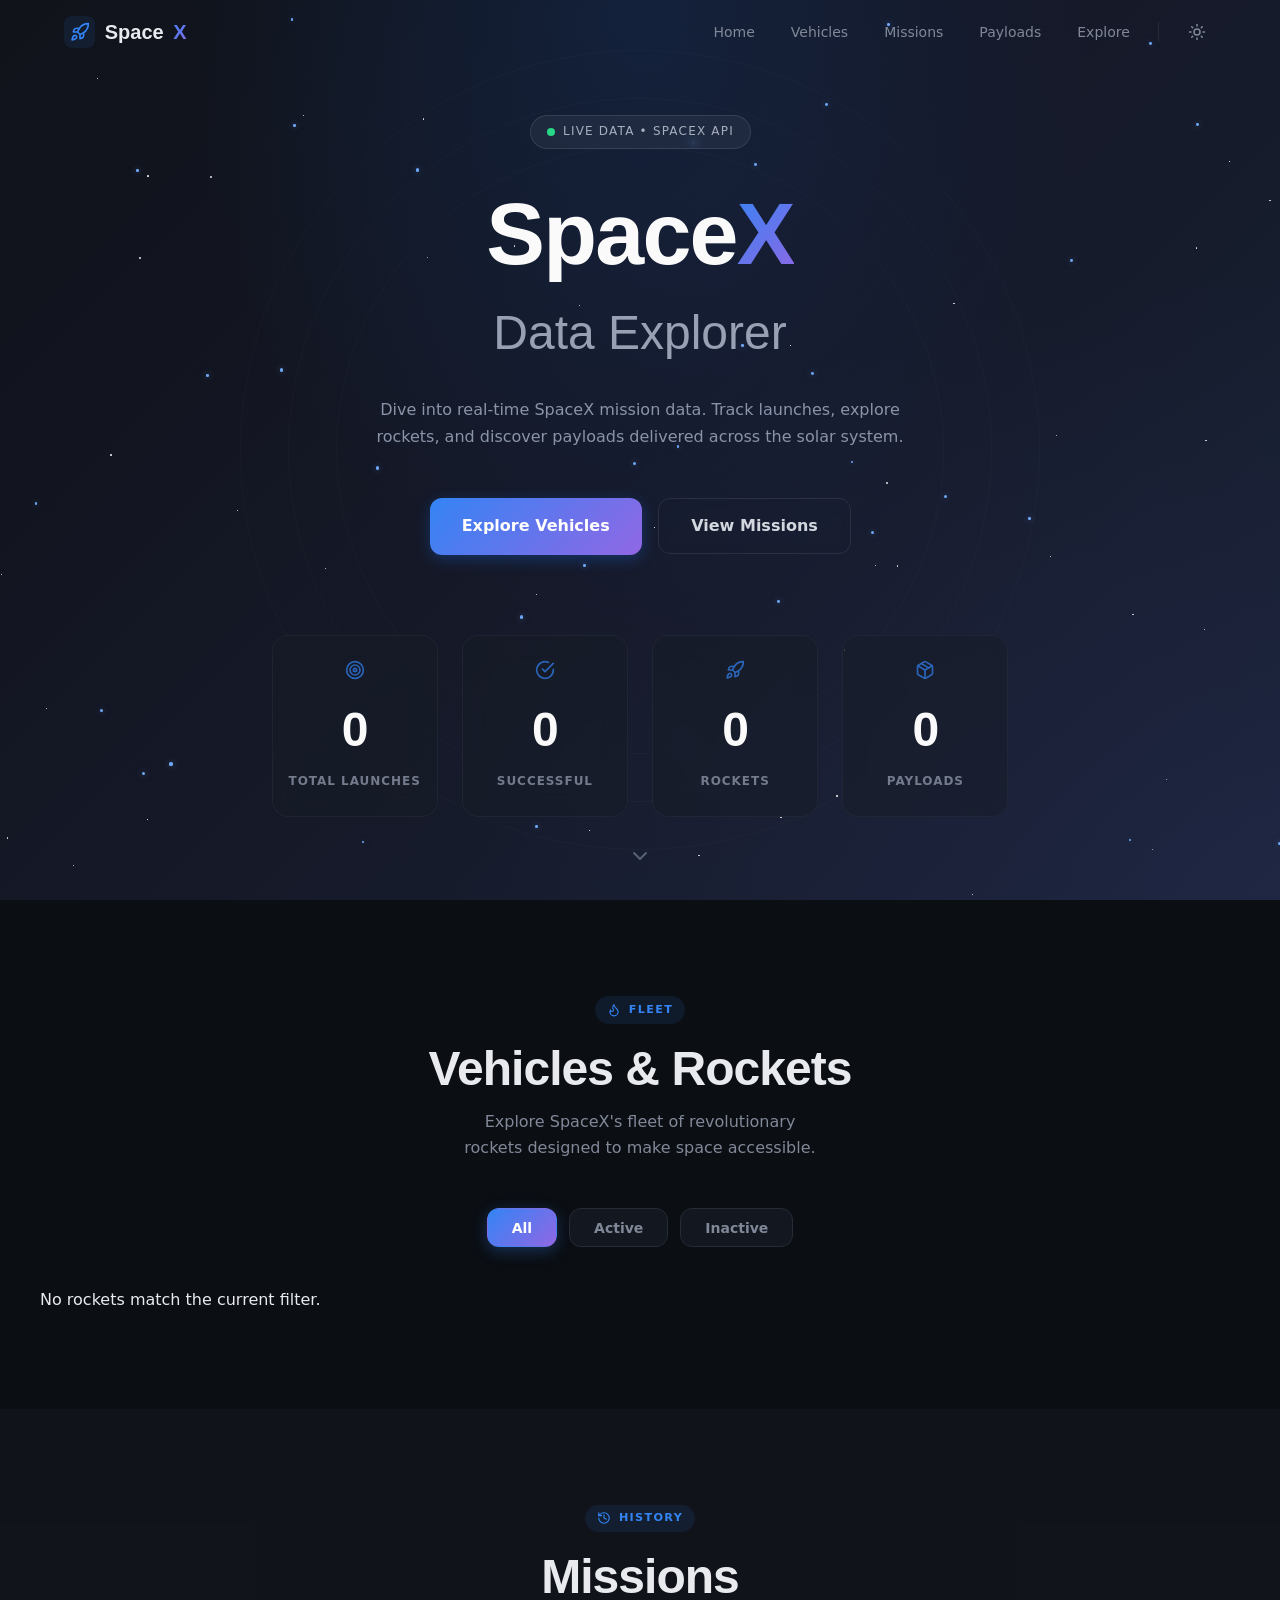
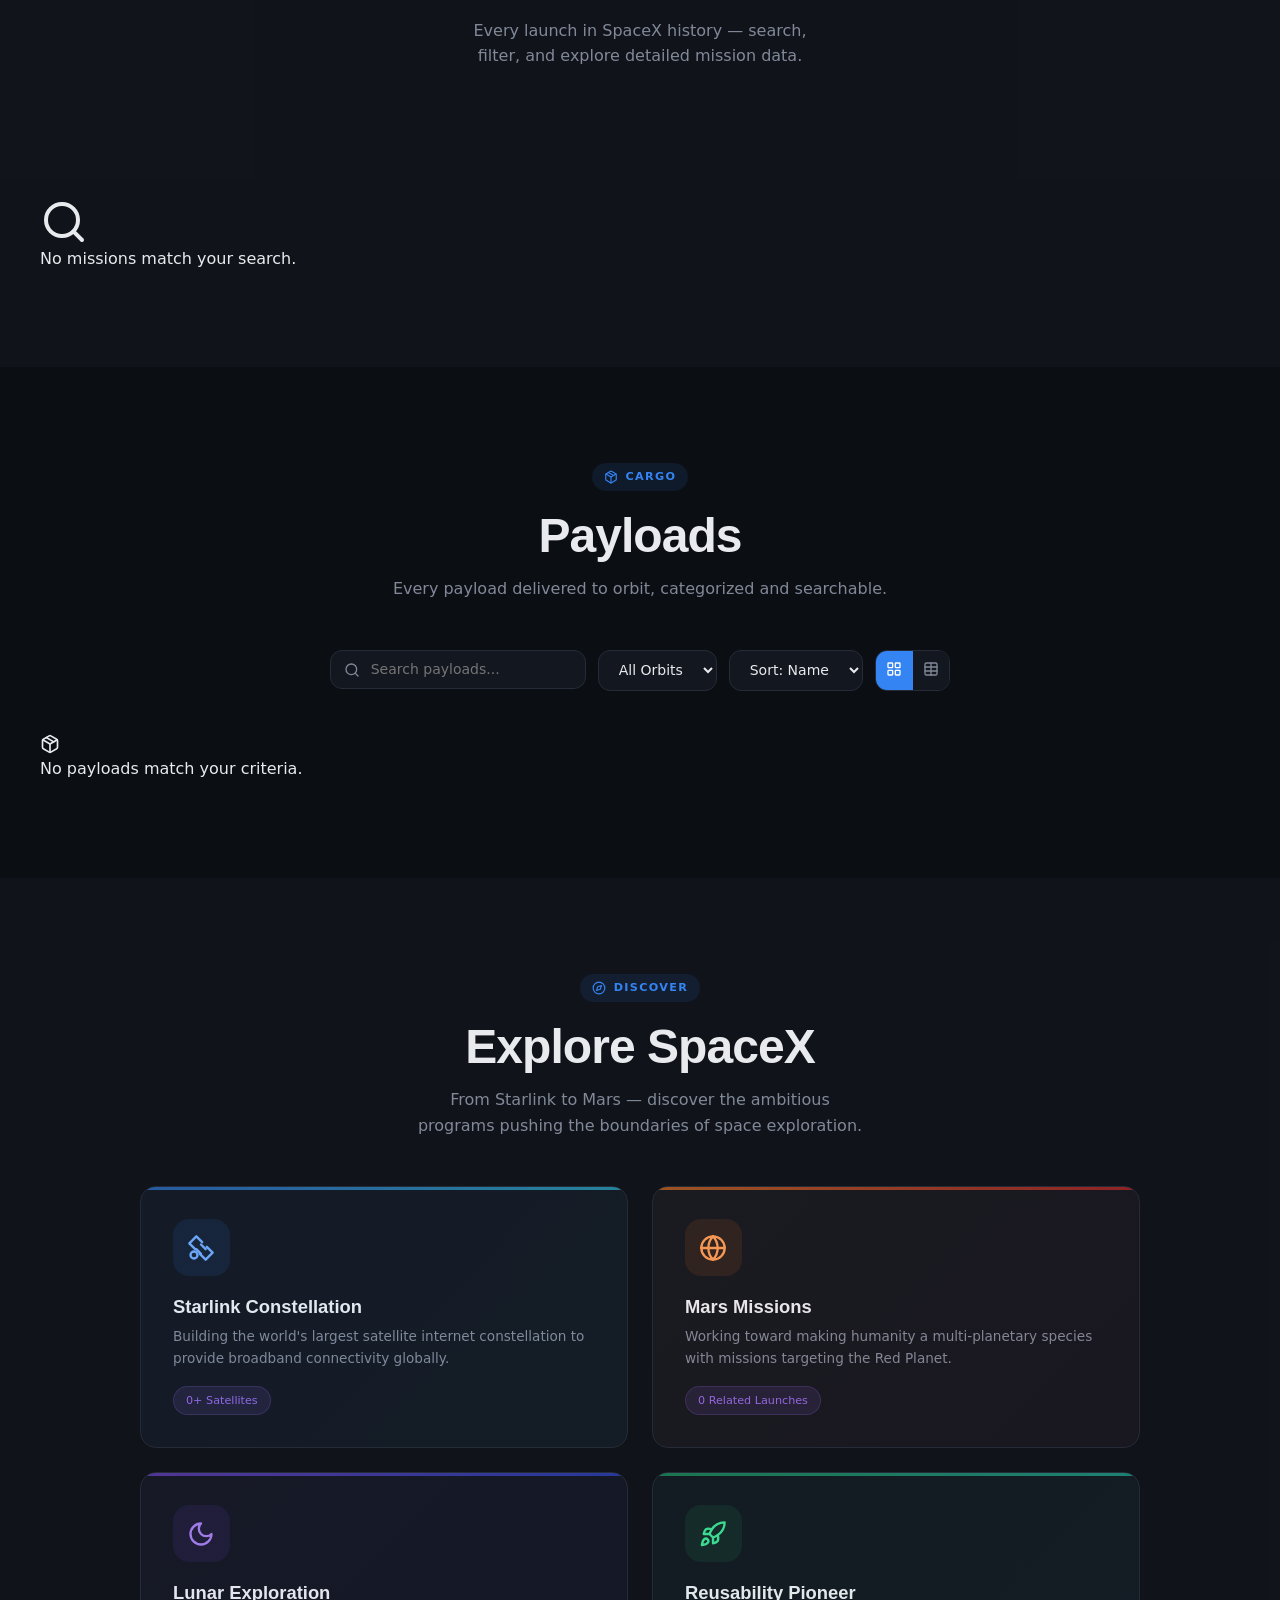
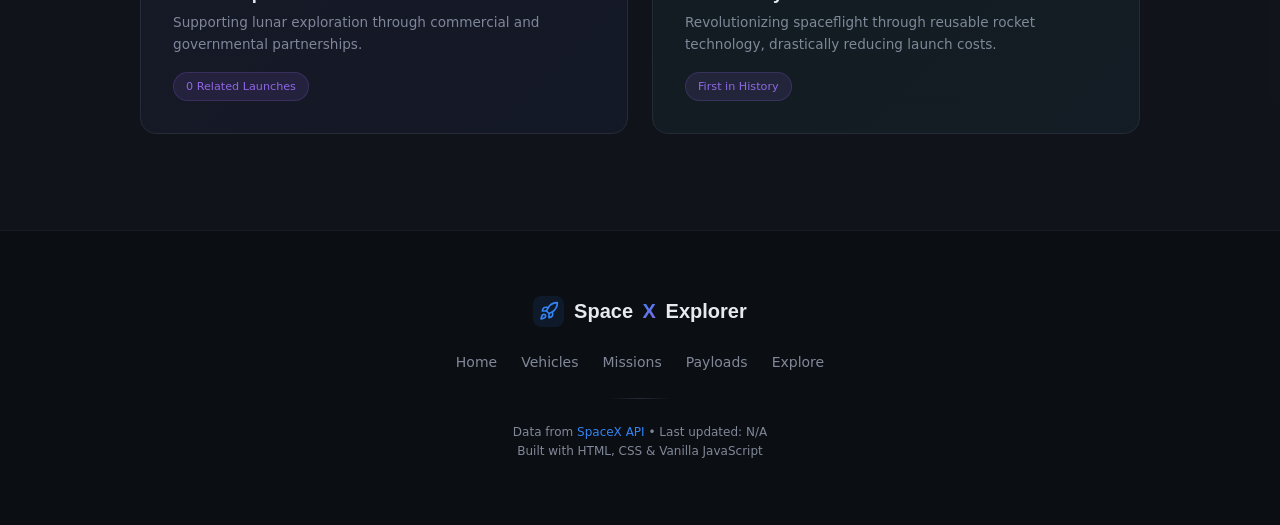
==== commit 5849cc1f: "2. SpaceX Master (Added Assets)" ====
--- a/2. SpaceX Master/index.html
+++ b/2. SpaceX Master/index.html
@@ -9,6 +9,7 @@
         content="Explore real-time SpaceX launches, rockets, payloads, and missions with a premium interactive dashboard.">
     <link rel="preconnect" href="https://fonts.googleapis.com">
     <link rel="stylesheet" href="style.css">
+    <link rel="shortcut icon" href="Assets/favicon.ico" type="image/x-icon">
     <link
         href="https://fonts.googleapis.com/css2?family=Space+Grotesk:wght@300;400;500;600;700&family=Inter:wght@300;400;500;600;700&display=swap"
         rel="stylesheet">
